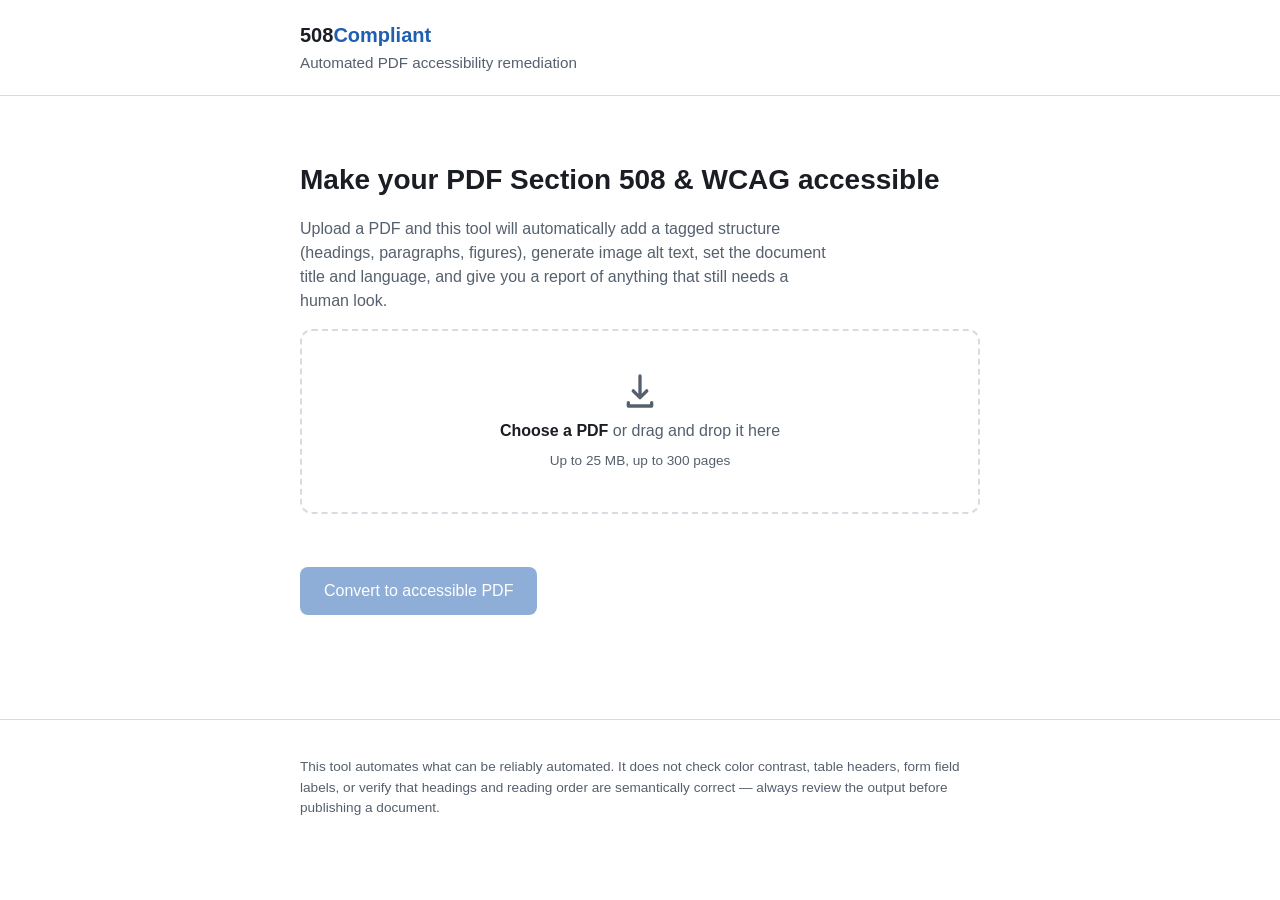
==== frontend/index.html @ 3d5f0ad0 "PDF accessibility converter" ====
<!doctype html>
<html lang="en">
<head>
  <meta charset="utf-8">
  <meta name="viewport" content="width=device-width, initial-scale=1">
  <title>508 Accessible PDF Converter</title>
  <meta name="description" content="Upload a PDF and automatically tag it for Section 508 / WCAG accessibility: headings, alt text, reading order, title, and language.">
  <link rel="stylesheet" href="styles.css">
</head>
<body>
  <a class="skip-link" href="#main">Skip to main content</a>

  <header class="site-header">
    <div class="wrap">
      <p class="logo">508<span>Compliant</span></p>
      <p class="tagline">Automated PDF accessibility remediation</p>
    </div>
  </header>

  <main id="main" class="wrap">
    <section class="intro">
      <h1>Make your PDF Section 508 &amp; WCAG accessible</h1>
      <p>
        Upload a PDF and this tool will automatically add a tagged structure
        (headings, paragraphs, figures), generate image alt text, set the
        document title and language, and give you a report of anything that
        still needs a human look.
      </p>
    </section>

    <section aria-labelledby="upload-heading">
      <h2 id="upload-heading" class="visually-hidden">Upload a PDF</h2>

      <form id="upload-form">
        <label for="file-input" id="dropzone" class="dropzone">
          <svg aria-hidden="true" viewBox="0 0 24 24" width="40" height="40">
            <path fill="currentColor" d="M12 2a1 1 0 0 1 1 1v10.59l2.3-2.3a1 1 0 1 1 1.4 1.42l-4 4a1 1 0 0 1-1.4 0l-4-4a1 1 0 1 1 1.4-1.42l2.3 2.3V3a1 1 0 0 1 1-1Zm-7 16a1 1 0 0 1 1 1v1h12v-1a1 1 0 1 1 2 0v2a1 1 0 0 1-1 1H5a1 1 0 0 1-1-1v-2a1 1 0 0 1 1-1Z"/>
          </svg>
          <span class="dropzone-text">
            <strong>Choose a PDF</strong> or drag and drop it here
          </span>
          <span class="dropzone-hint">Up to 25 MB, up to 300 pages</span>
          <input id="file-input" name="file" type="file" accept="application/pdf,.pdf">
        </label>

        <p id="file-chosen" class="file-chosen" aria-live="polite"></p>

        <button id="submit-btn" type="submit" disabled>Convert to accessible PDF</button>
      </form>

      <p id="status" class="status" role="status" aria-live="polite"></p>
    </section>

    <section id="results" class="results" hidden aria-labelledby="results-heading">
      <h2 id="results-heading">Accessibility report</h2>
      <p id="results-summary"></p>
      <ul id="checklist" class="checklist"></ul>
      <a id="download-link" class="download-button" href="#">Download accessible PDF</a>
    </section>
  </main>

  <footer class="site-footer">
    <div class="wrap">
      <p>
        This tool automates what can be reliably automated. It does not check
        color contrast, table headers, form field labels, or verify that
        headings and reading order are semantically correct — always review
        the output before publishing a document.
      </p>
    </div>
  </footer>

  <script src="app.js"></script>
</body>
</html>
---- frontend/styles.css ----
:root {
  color-scheme: light dark;
  --bg: #ffffff;
  --fg: #1a1d23;
  --muted: #55606e;
  --border: #d7dce2;
  --accent: #1f5fb0;
  --accent-fg: #ffffff;
  --pass: #1e7a34;
  --warning: #8a5a00;
  --fail: #b3261e;
  --surface: #f5f7fa;
}

@media (prefers-color-scheme: dark) {
  :root {
    --bg: #14171c;
    --fg: #e9edf1;
    --muted: #9aa6b2;
    --border: #333a44;
    --accent: #6fa8ff;
    --accent-fg: #0b1220;
    --pass: #59d179;
    --warning: #e3b341;
    --fail: #ff7b72;
    --surface: #1b1f26;
  }
}

* { box-sizing: border-box; }

body {
  margin: 0;
  font-family: -apple-system, BlinkMacSystemFont, "Segoe UI", Roboto, Helvetica, Arial, sans-serif;
  background: var(--bg);
  color: var(--fg);
  line-height: 1.5;
}

.wrap {
  max-width: 720px;
  margin: 0 auto;
  padding: 0 1.25rem;
}

.skip-link {
  position: absolute;
  left: -999px;
  top: 0;
  background: var(--accent);
  color: var(--accent-fg);
  padding: 0.5rem 1rem;
  z-index: 10;
}
.skip-link:focus { left: 1rem; top: 1rem; }

.visually-hidden {
  position: absolute;
  width: 1px; height: 1px;
  overflow: hidden;
  clip: rect(0 0 0 0);
  white-space: nowrap;
}

.site-header {
  border-bottom: 1px solid var(--border);
  padding: 1.25rem 0;
}
.logo {
  margin: 0;
  font-weight: 800;
  font-size: 1.25rem;
}
.logo span { color: var(--accent); }
.tagline {
  margin: 0.15rem 0 0;
  color: var(--muted);
  font-size: 0.95rem;
}

main.wrap { padding-top: 2.5rem; padding-bottom: 3rem; }

.intro h1 { font-size: 1.75rem; margin-bottom: 0.5rem; }
.intro p { color: var(--muted); max-width: 60ch; }

.dropzone {
  display: flex;
  flex-direction: column;
  align-items: center;
  gap: 0.5rem;
  text-align: center;
  border: 2px dashed var(--border);
  border-radius: 12px;
  padding: 2.5rem 1.5rem;
  cursor: pointer;
  color: var(--muted);
  transition: border-color 0.15s ease, background 0.15s ease;
}
.dropzone:hover,
.dropzone.dragover {
  border-color: var(--accent);
  background: var(--surface);
}
.dropzone:focus-within {
  outline: 3px solid var(--accent);
  outline-offset: 2px;
}
.dropzone-text strong { color: var(--fg); }
.dropzone-hint { font-size: 0.85rem; }
.dropzone input[type="file"] {
  position: absolute;
  width: 1px; height: 1px;
  overflow: hidden;
  clip: rect(0 0 0 0);
}

.file-chosen {
  min-height: 1.5rem;
  font-size: 0.9rem;
  color: var(--muted);
}

button, .download-button {
  font: inherit;
  border: none;
  border-radius: 8px;
  padding: 0.75rem 1.5rem;
  background: var(--accent);
  color: var(--accent-fg);
  cursor: pointer;
  display: inline-block;
  text-decoration: none;
}
button:disabled {
  opacity: 0.5;
  cursor: not-allowed;
}
button:focus-visible, .download-button:focus-visible {
  outline: 3px solid var(--fg);
  outline-offset: 2px;
}

.status {
  min-height: 1.5rem;
  font-weight: 600;
}
.status[data-state="error"] { color: var(--fail); }
.status[data-state="working"] { color: var(--muted); }
.status[data-state="done"] { color: var(--pass); }

.results {
  margin-top: 2.5rem;
  padding-top: 2rem;
  border-top: 1px solid var(--border);
}

.checklist {
  list-style: none;
  margin: 1.25rem 0;
  padding: 0;
  display: flex;
  flex-direction: column;
  gap: 0.75rem;
}
.checklist li {
  border: 1px solid var(--border);
  border-radius: 10px;
  padding: 0.9rem 1rem;
  background: var(--surface);
}
.checklist .item-head {
  display: flex;
  align-items: center;
  gap: 0.5rem;
  font-weight: 700;
  margin-bottom: 0.25rem;
}
.checklist .badge {
  font-size: 0.75rem;
  font-weight: 700;
  text-transform: uppercase;
  letter-spacing: 0.02em;
  padding: 0.15rem 0.5rem;
  border-radius: 999px;
  border: 1px solid currentColor;
}
.badge.pass { color: var(--pass); }
.badge.warning { color: var(--warning); }
.badge.fail { color: var(--fail); }
.checklist .detail {
  color: var(--muted);
  font-size: 0.95rem;
  margin: 0;
}

.download-button {
  font-weight: 700;
  margin-top: 0.5rem;
}

.site-footer {
  border-top: 1px solid var(--border);
  padding: 1.5rem 0 2.5rem;
  color: var(--muted);
  font-size: 0.85rem;
}
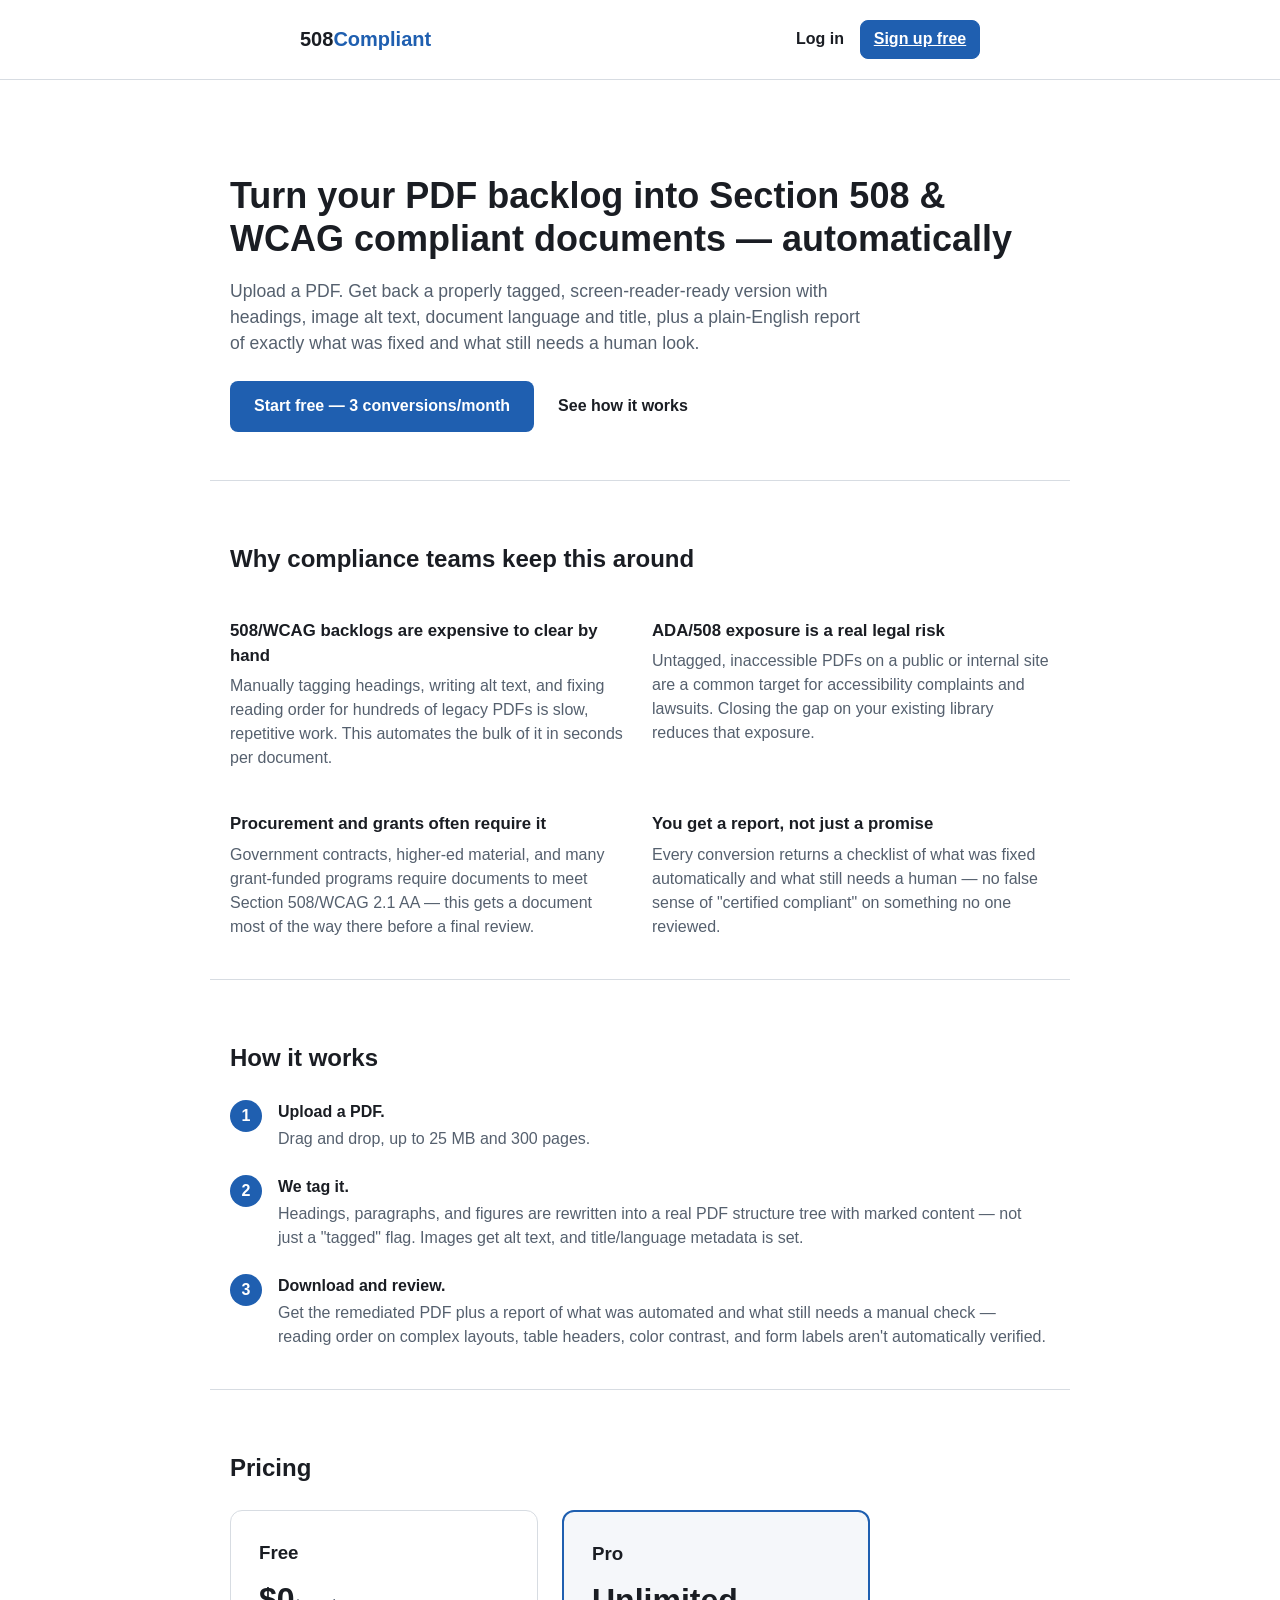
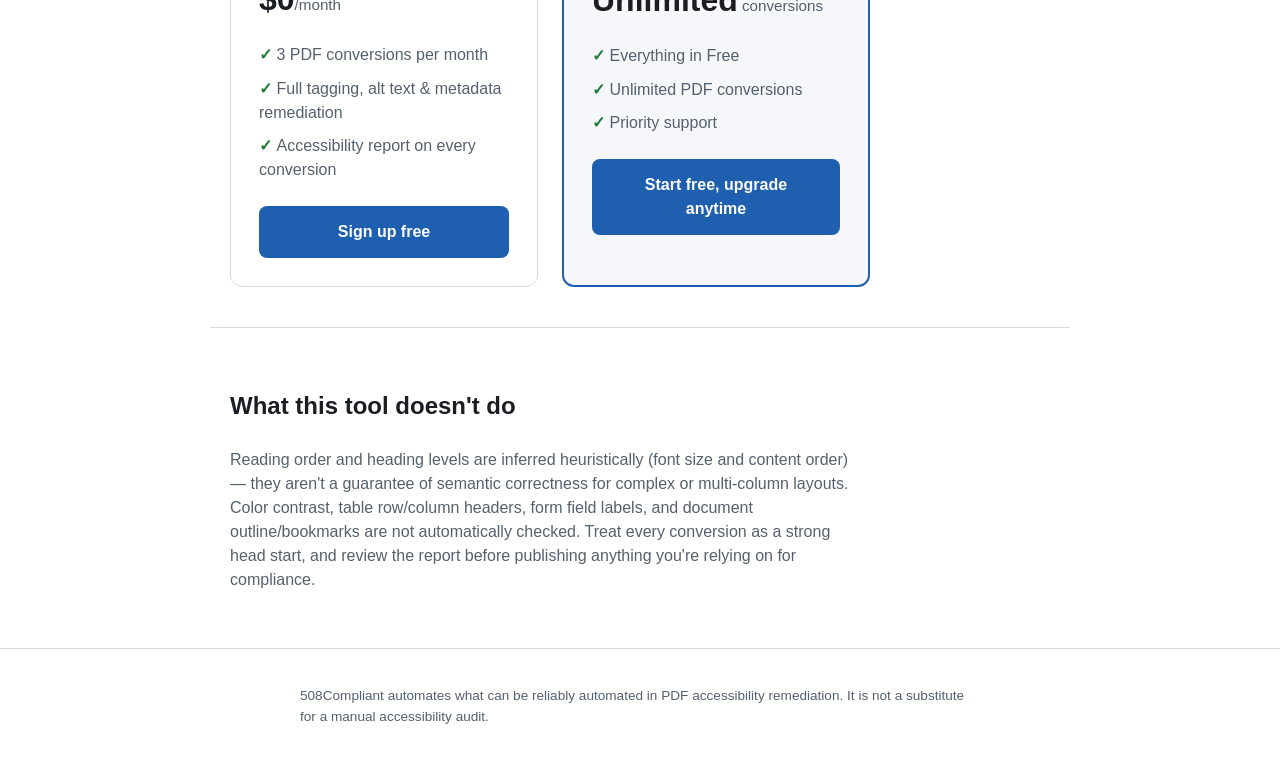
==== commit 7dfa122f: "Turn converter into a SaaS: accounts, Stripe billing, landing page, deploy configs - Accounts: bcryp" ====
--- a/frontend/index.html
+++ b/frontend/index.html
@@ -3,73 +3,147 @@
 <head>
   <meta charset="utf-8">
   <meta name="viewport" content="width=device-width, initial-scale=1">
-  <title>508 Accessible PDF Converter</title>
-  <meta name="description" content="Upload a PDF and automatically tag it for Section 508 / WCAG accessibility: headings, alt text, reading order, title, and language.">
+  <title>508Compliant — Automated PDF Accessibility Remediation</title>
+  <meta name="description" content="Upload a PDF, get back a Section 508 / WCAG-tagged version with alt text, headings, and a compliance report. Built for compliance and content teams with PDF backlogs.">
   <link rel="stylesheet" href="styles.css">
 </head>
 <body>
   <a class="skip-link" href="#main">Skip to main content</a>
 
   <header class="site-header">
-    <div class="wrap">
-      <p class="logo">508<span>Compliant</span></p>
-      <p class="tagline">Automated PDF accessibility remediation</p>
+    <div class="wrap header-row">
+      <a class="logo" href="/">508<span>Compliant</span></a>
+      <nav class="top-nav" aria-label="Account">
+        <a href="/login.html">Log in</a>
+        <a href="/signup.html" class="link-button link-button-accent">Sign up free</a>
+      </nav>
     </div>
   </header>
 
-  <main id="main" class="wrap">
-    <section class="intro">
-      <h1>Make your PDF Section 508 &amp; WCAG accessible</h1>
-      <p>
-        Upload a PDF and this tool will automatically add a tagged structure
-        (headings, paragraphs, figures), generate image alt text, set the
-        document title and language, and give you a report of anything that
-        still needs a human look.
+  <main id="main">
+    <section class="hero wrap">
+      <h1>Turn your PDF backlog into Section 508 &amp; WCAG compliant documents — automatically</h1>
+      <p class="hero-sub">
+        Upload a PDF. Get back a properly tagged, screen-reader-ready version
+        with headings, image alt text, document language and title, plus a
+        plain-English report of exactly what was fixed and what still needs a
+        human look.
       </p>
+      <div class="hero-actions">
+        <a href="/signup.html" class="cta-button">Start free — 3 conversions/month</a>
+        <a href="#how-it-works" class="cta-secondary">See how it works</a>
+      </div>
     </section>
 
-    <section aria-labelledby="upload-heading">
-      <h2 id="upload-heading" class="visually-hidden">Upload a PDF</h2>
-
-      <form id="upload-form">
-        <label for="file-input" id="dropzone" class="dropzone">
-          <svg aria-hidden="true" viewBox="0 0 24 24" width="40" height="40">
-            <path fill="currentColor" d="M12 2a1 1 0 0 1 1 1v10.59l2.3-2.3a1 1 0 1 1 1.4 1.42l-4 4a1 1 0 0 1-1.4 0l-4-4a1 1 0 1 1 1.4-1.42l2.3 2.3V3a1 1 0 0 1 1-1Zm-7 16a1 1 0 0 1 1 1v1h12v-1a1 1 0 1 1 2 0v2a1 1 0 0 1-1 1H5a1 1 0 0 1-1-1v-2a1 1 0 0 1 1-1Z"/>
-          </svg>
-          <span class="dropzone-text">
-            <strong>Choose a PDF</strong> or drag and drop it here
-          </span>
-          <span class="dropzone-hint">Up to 25 MB, up to 300 pages</span>
-          <input id="file-input" name="file" type="file" accept="application/pdf,.pdf">
-        </label>
-
-        <p id="file-chosen" class="file-chosen" aria-live="polite"></p>
-
-        <button id="submit-btn" type="submit" disabled>Convert to accessible PDF</button>
-      </form>
-
-      <p id="status" class="status" role="status" aria-live="polite"></p>
+    <section class="section wrap" aria-labelledby="why-heading">
+      <h2 id="why-heading">Why compliance teams keep this around</h2>
+      <div class="feature-grid">
+        <div class="feature">
+          <h3>508/WCAG backlogs are expensive to clear by hand</h3>
+          <p>
+            Manually tagging headings, writing alt text, and fixing reading
+            order for hundreds of legacy PDFs is slow, repetitive work.
+            This automates the bulk of it in seconds per document.
+          </p>
+        </div>
+        <div class="feature">
+          <h3>ADA/508 exposure is a real legal risk</h3>
+          <p>
+            Untagged, inaccessible PDFs on a public or internal site are a
+            common target for accessibility complaints and lawsuits.
+            Closing the gap on your existing library reduces that exposure.
+          </p>
+        </div>
+        <div class="feature">
+          <h3>Procurement and grants often require it</h3>
+          <p>
+            Government contracts, higher-ed material, and many grant-funded
+            programs require documents to meet Section 508/WCAG 2.1 AA —
+            this gets a document most of the way there before a final review.
+          </p>
+        </div>
+        <div class="feature">
+          <h3>You get a report, not just a promise</h3>
+          <p>
+            Every conversion returns a checklist of what was fixed
+            automatically and what still needs a human — no false sense of
+            "certified compliant" on something no one reviewed.
+          </p>
+        </div>
+      </div>
     </section>
 
-    <section id="results" class="results" hidden aria-labelledby="results-heading">
-      <h2 id="results-heading">Accessibility report</h2>
-      <p id="results-summary"></p>
-      <ul id="checklist" class="checklist"></ul>
-      <a id="download-link" class="download-button" href="#">Download accessible PDF</a>
+    <section id="how-it-works" class="section wrap" aria-labelledby="how-heading">
+      <h2 id="how-heading">How it works</h2>
+      <ol class="steps">
+        <li>
+          <strong>Upload a PDF.</strong>
+          <span>Drag and drop, up to 25 MB and 300 pages.</span>
+        </li>
+        <li>
+          <strong>We tag it.</strong>
+          <span>
+            Headings, paragraphs, and figures are rewritten into a real PDF
+            structure tree with marked content — not just a "tagged" flag.
+            Images get alt text, and title/language metadata is set.
+          </span>
+        </li>
+        <li>
+          <strong>Download and review.</strong>
+          <span>
+            Get the remediated PDF plus a report of what was automated and
+            what still needs a manual check — reading order on complex
+            layouts, table headers, color contrast, and form labels aren't
+            automatically verified.
+          </span>
+        </li>
+      </ol>
+    </section>
+
+    <section id="pricing" class="section wrap" aria-labelledby="pricing-heading">
+      <h2 id="pricing-heading">Pricing</h2>
+      <div class="pricing-grid">
+        <div class="price-card">
+          <h3>Free</h3>
+          <p class="price">$0<span>/month</span></p>
+          <ul>
+            <li>3 PDF conversions per month</li>
+            <li>Full tagging, alt text &amp; metadata remediation</li>
+            <li>Accessibility report on every conversion</li>
+          </ul>
+          <a href="/signup.html" class="cta-button">Sign up free</a>
+        </div>
+        <div class="price-card price-card-featured">
+          <h3>Pro</h3>
+          <p class="price">Unlimited<span> conversions</span></p>
+          <ul>
+            <li>Everything in Free</li>
+            <li>Unlimited PDF conversions</li>
+            <li>Priority support</li>
+          </ul>
+          <a href="/signup.html" class="cta-button">Start free, upgrade anytime</a>
+        </div>
+      </div>
+    </section>
+
+    <section class="section wrap" aria-labelledby="honesty-heading">
+      <h2 id="honesty-heading">What this tool doesn't do</h2>
+      <p class="honesty-text">
+        Reading order and heading levels are inferred heuristically (font
+        size and content order) — they aren't a guarantee of semantic
+        correctness for complex or multi-column layouts. Color contrast,
+        table row/column headers, form field labels, and document
+        outline/bookmarks are not automatically checked. Treat every
+        conversion as a strong head start, and review the report before
+        publishing anything you're relying on for compliance.
+      </p>
     </section>
   </main>
 
   <footer class="site-footer">
     <div class="wrap">
-      <p>
-        This tool automates what can be reliably automated. It does not check
-        color contrast, table headers, form field labels, or verify that
-        headings and reading order are semantically correct — always review
-        the output before publishing a document.
-      </p>
+      <p>508Compliant automates what can be reliably automated in PDF accessibility remediation. It is not a substitute for a manual accessibility audit.</p>
     </div>
   </footer>
-
-  <script src="app.js"></script>
 </body>
 </html>
--- a/frontend/styles.css
+++ b/frontend/styles.css
@@ -70,12 +70,48 @@
   margin: 0;
   font-weight: 800;
   font-size: 1.25rem;
+  text-decoration: none;
+  color: var(--fg);
 }
 .logo span { color: var(--accent); }
 .tagline {
   margin: 0.15rem 0 0;
   color: var(--muted);
   font-size: 0.95rem;
+}
+
+.header-row {
+  display: flex;
+  align-items: center;
+  justify-content: space-between;
+  flex-wrap: wrap;
+  gap: 0.75rem;
+}
+
+.account-bar {
+  display: flex;
+  align-items: center;
+  gap: 0.75rem;
+  font-size: 0.9rem;
+  flex-wrap: wrap;
+}
+.account-email { color: var(--muted); }
+.account-usage { font-weight: 600; }
+
+.link-button {
+  font: inherit;
+  background: transparent;
+  color: var(--accent);
+  border: 1px solid var(--border);
+  border-radius: 8px;
+  padding: 0.4rem 0.8rem;
+  cursor: pointer;
+}
+.link-button-accent {
+  background: var(--accent);
+  color: var(--accent-fg);
+  border-color: var(--accent);
+  font-weight: 700;
 }
 
 main.wrap { padding-top: 2.5rem; padding-bottom: 3rem; }
@@ -198,9 +234,224 @@
   margin-top: 0.5rem;
 }
 
+label {
+  display: block;
+  font-weight: 600;
+  margin: 1rem 0 0.35rem;
+  font-size: 0.9rem;
+}
+label:first-of-type { margin-top: 0; }
+
+input[type="email"],
+input[type="password"],
+input[type="text"] {
+  font: inherit;
+  width: 100%;
+  padding: 0.65rem 0.75rem;
+  border: 1px solid var(--border);
+  border-radius: 8px;
+  background: var(--bg);
+  color: var(--fg);
+}
+input[type="email"]:focus,
+input[type="password"]:focus,
+input[type="text"]:focus {
+  outline: 3px solid var(--accent);
+  outline-offset: 1px;
+}
+
+.field-hint {
+  margin: 0.3rem 0 0;
+  font-size: 0.8rem;
+  color: var(--muted);
+}
+
+.auth-wrap {
+  display: flex;
+  justify-content: center;
+  padding-top: 3.5rem;
+}
+.auth-card {
+  width: 100%;
+  max-width: 380px;
+}
+.auth-card h1 { font-size: 1.5rem; margin-bottom: 0.25rem; }
+.auth-subtitle { color: var(--muted); margin-top: 0; }
+.auth-card form button[type="submit"] {
+  width: 100%;
+  margin-top: 1.5rem;
+}
+.auth-switch {
+  margin-top: 1.5rem;
+  font-size: 0.9rem;
+  color: var(--muted);
+  text-align: center;
+}
+
 .site-footer {
   border-top: 1px solid var(--border);
   padding: 1.5rem 0 2.5rem;
   color: var(--muted);
   font-size: 0.85rem;
 }
+
+/* --- Landing page --- */
+
+.top-nav {
+  display: flex;
+  align-items: center;
+  gap: 1rem;
+}
+.top-nav a:not(.link-button) {
+  color: var(--fg);
+  text-decoration: none;
+  font-weight: 600;
+}
+.top-nav a:not(.link-button):hover { text-decoration: underline; }
+
+.cta-button {
+  display: inline-block;
+  font-weight: 700;
+  border-radius: 8px;
+  padding: 0.85rem 1.5rem;
+  background: var(--accent);
+  color: var(--accent-fg);
+  text-decoration: none;
+}
+.cta-secondary {
+  display: inline-block;
+  padding: 0.85rem 1rem;
+  color: var(--fg);
+  text-decoration: none;
+  font-weight: 600;
+}
+.cta-secondary:hover { text-decoration: underline; }
+
+.hero {
+  padding: 4rem 1.25rem 3rem;
+  max-width: 860px;
+}
+.hero h1 {
+  font-size: 2.25rem;
+  line-height: 1.2;
+  margin-bottom: 1rem;
+}
+.hero-sub {
+  color: var(--muted);
+  font-size: 1.1rem;
+  max-width: 65ch;
+}
+.hero-actions {
+  display: flex;
+  align-items: center;
+  gap: 0.5rem;
+  flex-wrap: wrap;
+  margin-top: 1.5rem;
+}
+
+.section {
+  padding: 2.5rem 1.25rem;
+  border-top: 1px solid var(--border);
+  max-width: 860px;
+}
+.section h2 {
+  font-size: 1.5rem;
+  margin-bottom: 1.5rem;
+}
+
+.feature-grid {
+  display: grid;
+  grid-template-columns: repeat(auto-fit, minmax(280px, 1fr));
+  gap: 1.5rem;
+}
+.feature h3 {
+  font-size: 1.05rem;
+  margin-bottom: 0.4rem;
+}
+.feature p {
+  color: var(--muted);
+  margin: 0;
+}
+
+.steps {
+  list-style: none;
+  counter-reset: step;
+  margin: 0;
+  padding: 0;
+  display: flex;
+  flex-direction: column;
+  gap: 1.5rem;
+}
+.steps li {
+  counter-increment: step;
+  padding-left: 3rem;
+  position: relative;
+}
+.steps li::before {
+  content: counter(step);
+  position: absolute;
+  left: 0;
+  top: 0;
+  width: 2rem;
+  height: 2rem;
+  border-radius: 999px;
+  background: var(--accent);
+  color: var(--accent-fg);
+  font-weight: 700;
+  display: flex;
+  align-items: center;
+  justify-content: center;
+}
+.steps strong { display: block; margin-bottom: 0.2rem; }
+.steps span { color: var(--muted); }
+
+.pricing-grid {
+  display: grid;
+  grid-template-columns: repeat(auto-fit, minmax(260px, 1fr));
+  gap: 1.5rem;
+  max-width: 640px;
+}
+.price-card {
+  border: 1px solid var(--border);
+  border-radius: 12px;
+  padding: 1.75rem;
+}
+.price-card-featured {
+  border-color: var(--accent);
+  border-width: 2px;
+  background: var(--surface);
+}
+.price-card h3 { margin: 0 0 0.5rem; }
+.price-card .price {
+  font-size: 2rem;
+  font-weight: 800;
+  margin: 0 0 1.25rem;
+}
+.price-card .price span {
+  font-size: 0.95rem;
+  font-weight: 400;
+  color: var(--muted);
+}
+.price-card ul {
+  list-style: none;
+  padding: 0;
+  margin: 0 0 1.5rem;
+  display: flex;
+  flex-direction: column;
+  gap: 0.6rem;
+  color: var(--muted);
+}
+.price-card ul li::before {
+  content: "✓ ";
+  color: var(--pass);
+  font-weight: 700;
+}
+.price-card .cta-button {
+  display: block;
+  text-align: center;
+}
+
+.honesty-text {
+  color: var(--muted);
+  max-width: 70ch;
+}
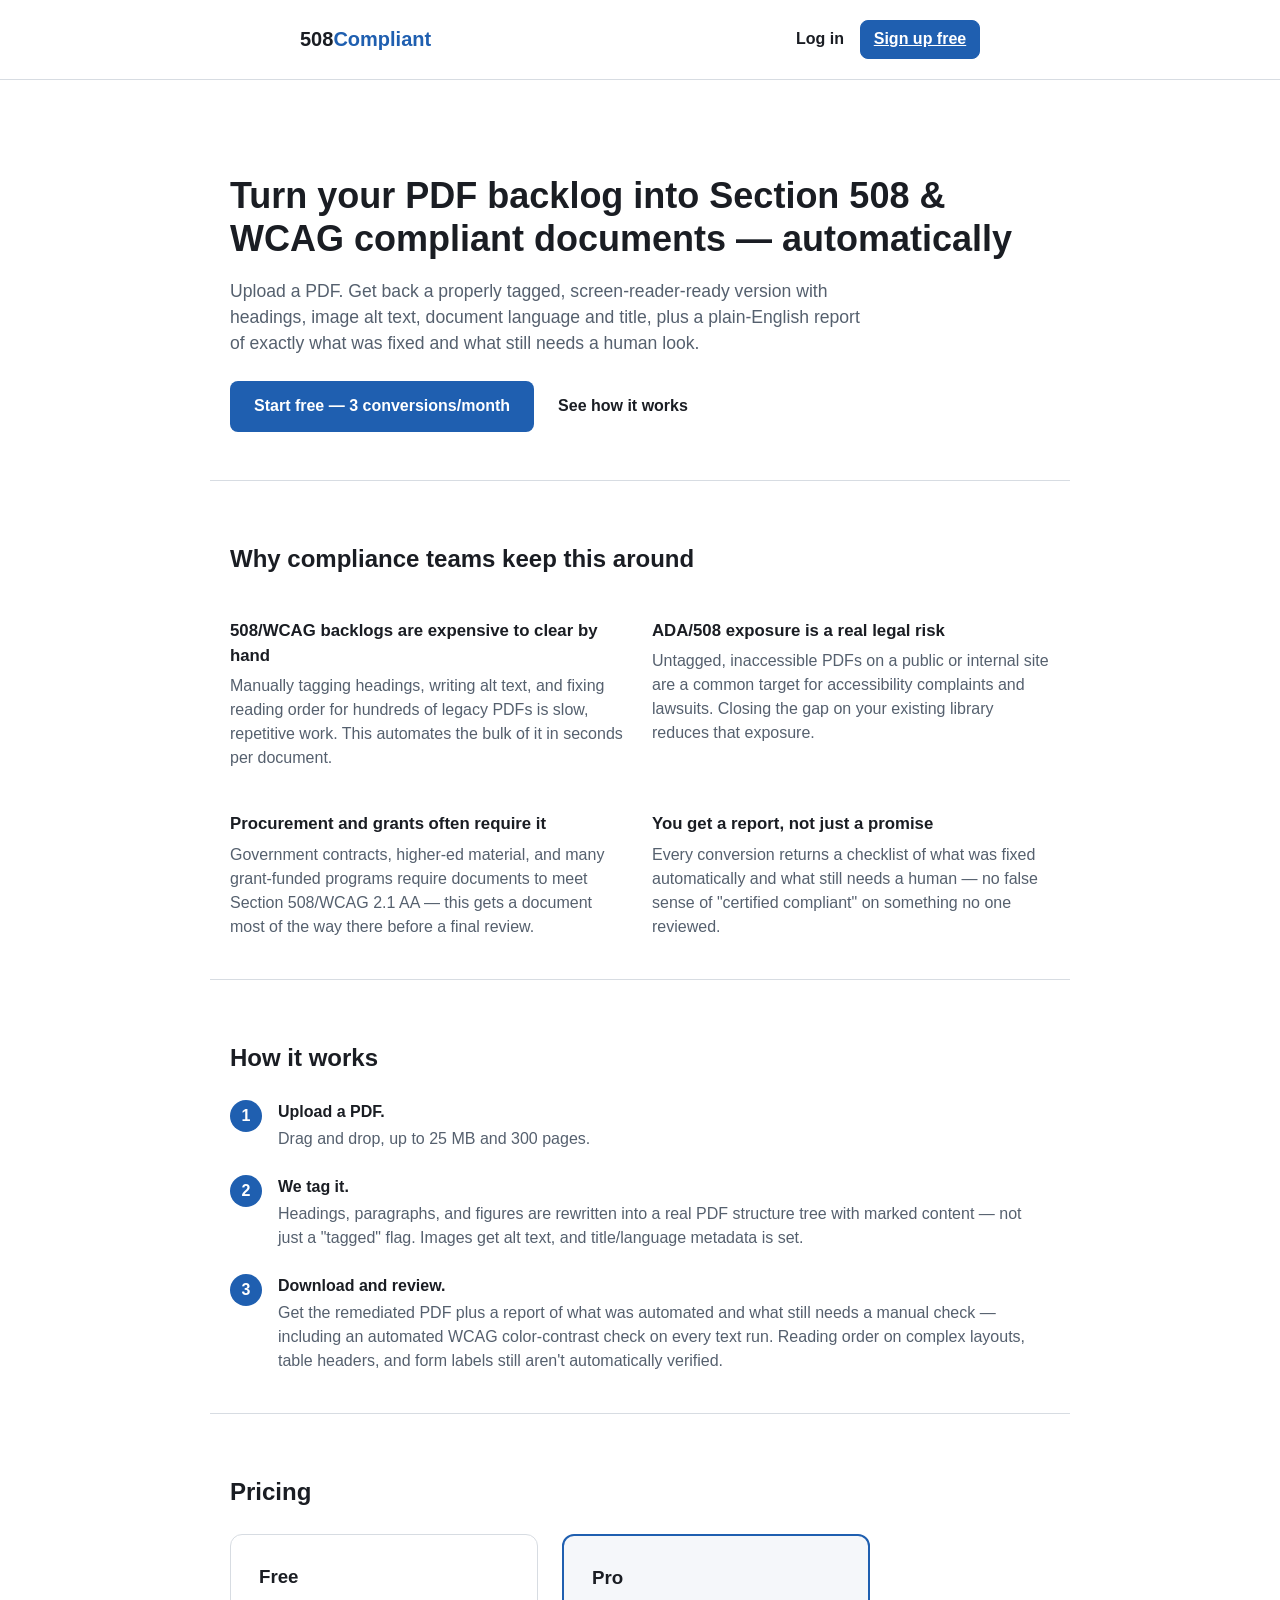
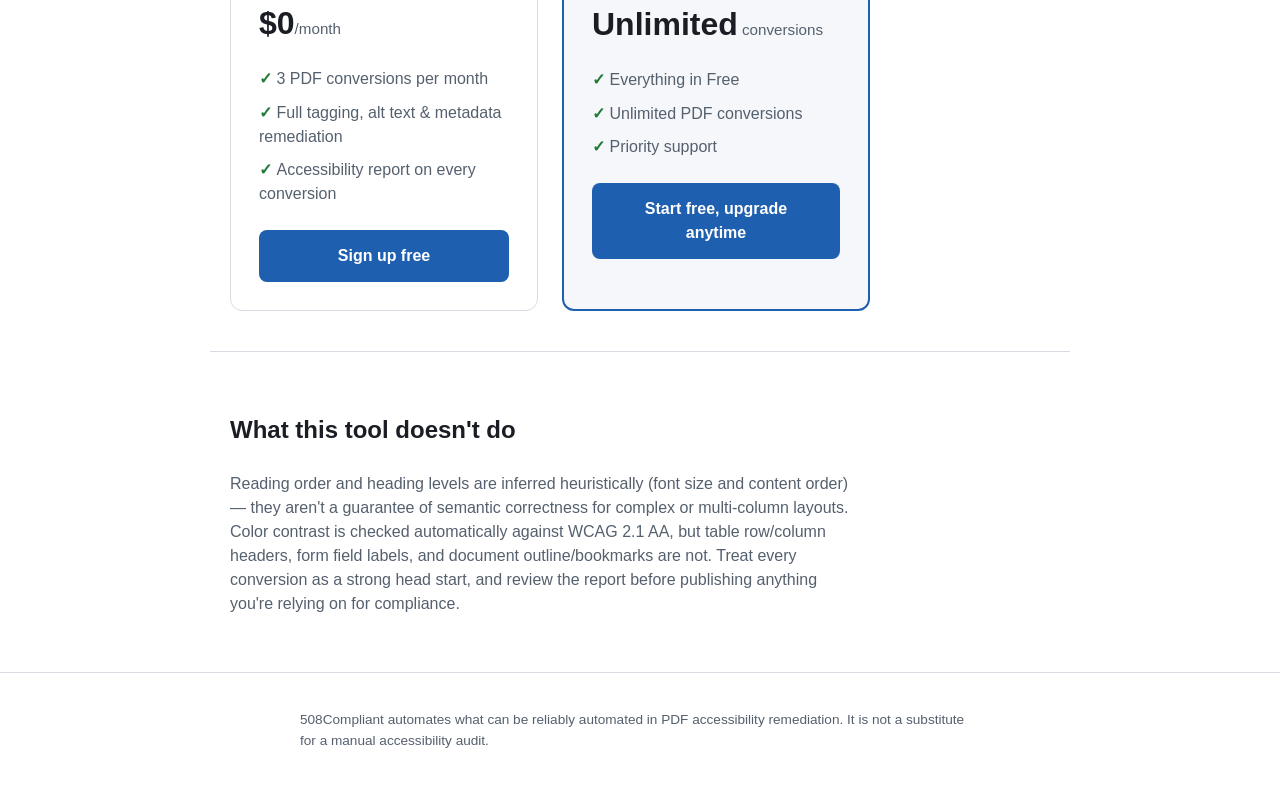
==== commit cb0e3eb5: "Add automated WCAG color-contrast checking New backend/app/remediation/contrast.py walks each page's" ====
--- a/frontend/index.html
+++ b/frontend/index.html
@@ -92,8 +92,9 @@
           <strong>Download and review.</strong>
           <span>
             Get the remediated PDF plus a report of what was automated and
-            what still needs a manual check — reading order on complex
-            layouts, table headers, color contrast, and form labels aren't
+            what still needs a manual check — including an automated WCAG
+            color-contrast check on every text run. Reading order on complex
+            layouts, table headers, and form labels still aren't
             automatically verified.
           </span>
         </li>
@@ -131,11 +132,11 @@
       <p class="honesty-text">
         Reading order and heading levels are inferred heuristically (font
         size and content order) — they aren't a guarantee of semantic
-        correctness for complex or multi-column layouts. Color contrast,
-        table row/column headers, form field labels, and document
-        outline/bookmarks are not automatically checked. Treat every
-        conversion as a strong head start, and review the report before
-        publishing anything you're relying on for compliance.
+        correctness for complex or multi-column layouts. Color contrast is
+        checked automatically against WCAG 2.1 AA, but table row/column
+        headers, form field labels, and document outline/bookmarks are not.
+        Treat every conversion as a strong head start, and review the report
+        before publishing anything you're relying on for compliance.
       </p>
     </section>
   </main>
--- a/frontend/styles.css
+++ b/frontend/styles.css
@@ -227,6 +227,7 @@
   color: var(--muted);
   font-size: 0.95rem;
   margin: 0;
+  white-space: pre-line;
 }
 
 .download-button {
